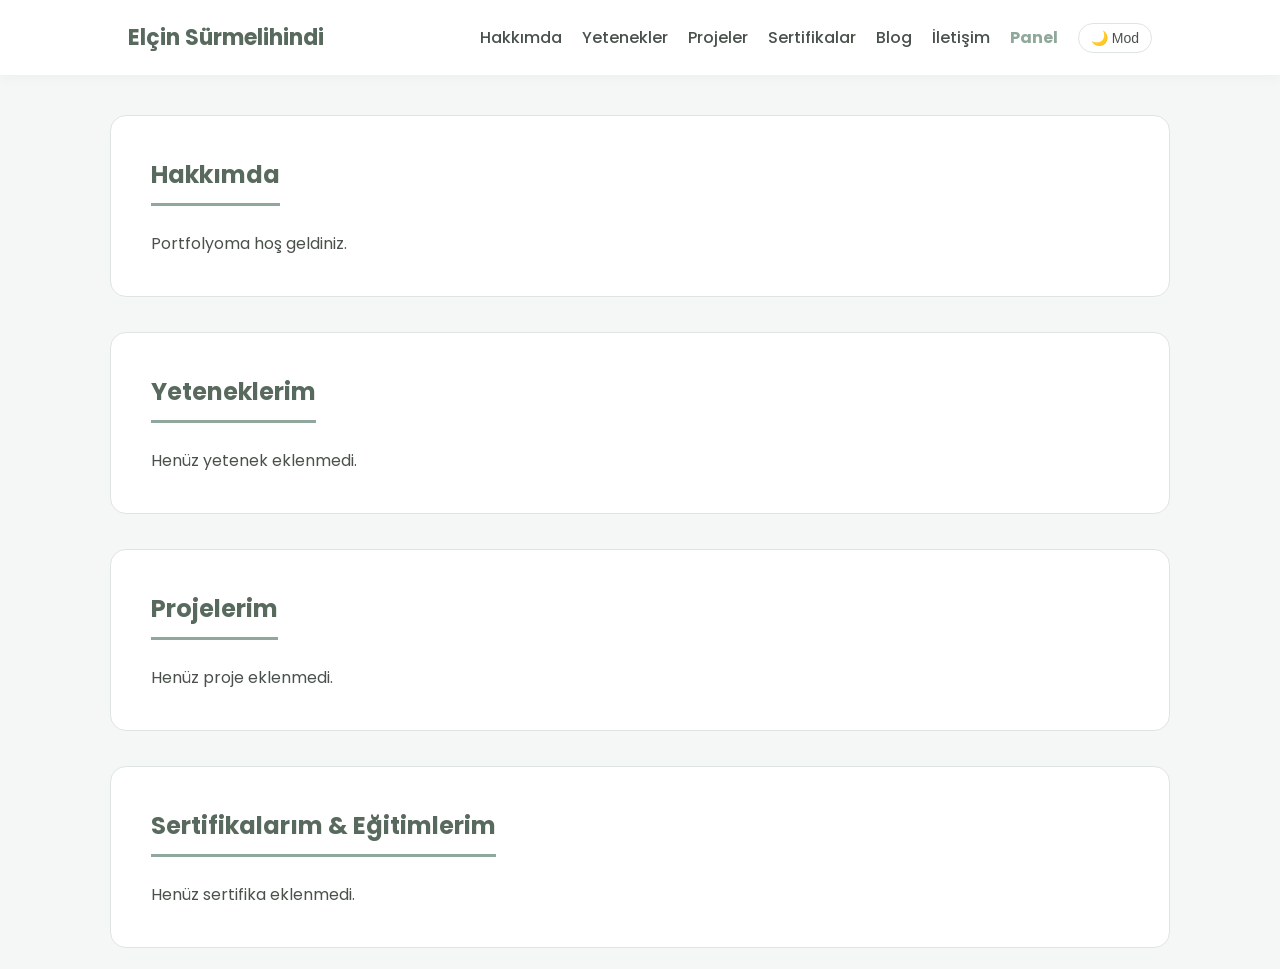
==== admin.html @ 9277d7a3 "Add files via upload" ====
<!DOCTYPE html>
<html lang="tr">
<head>
    <meta charset="UTF-8">
    <meta name="viewport" content="width=device-width, initial-scale=1.0">
    <title>Gelişmiş Yönetim Paneli</title>
    <link rel="stylesheet" href="style.css">
    <style>
        .admin-grid { display: grid; grid-template-columns: repeat(auto-fit, minmax(320px, 1fr)); gap: 30px; padding: 10px 0; }
        .delete-btn { background-color: #d99a91; padding: 6px 12px; font-size: 12px; border-radius: 6px; color: white; cursor: pointer; border: none; }
        .delete-btn:hover { background-color: #c4837a; }
        .manage-list { list-style: none; margin-top: 15px; }
        .manage-list li { display: flex; justify-content: space-between; align-items: center; padding: 12px; background: var(--bg-color); margin-bottom: 8px; border-radius: 8px; border: 1px solid var(--border-color); font-size: 14px; }
    </style>
</head>
<body>

    <header>
        <h1>Sistem Yönetim Merkezi</h1>
        <nav style="display: flex; align-items: center; gap: 20px;">
            <a href="index.html" style="font-weight: 600; color: var(--accent-color);">Siteden Çıkış Yap</a>
            <!-- 🌓 PANEL İÇİN TEMA DEĞİŞTİRME BUTONU -->
            <button id="themeToggle" class="theme-toggle-btn">🌙 Mod</button>
        </nav>
    </header>

    <!-- 🔐 ŞİFRE KONTROLÜ VE VERİ/TEMA YÜKLEME MOTORU -->
    <script>
        // 1. Sayfa yüklenirken hafızadaki temayı anında uygula (Ekran göz kırpmasın diye en başta)
        const savedTheme = localStorage.getItem('theme');
        if (savedTheme === 'dark') {
            document.documentElement.setAttribute('data-theme', 'dark');
        }

        window.onload = function() {
            // 2. Buton yazısını ayarla
            const themeToggle = document.getElementById('themeToggle');
            if (localStorage.getItem('theme') === 'dark') {
                themeToggle.innerText = "☀️ Mod";
            }

            // 3. Şifre kontrolünü yap
            const GIZLI_SIFRE = "elcin123"; 
            let girilenSifre = prompt("Lütfen Admin Şifresini Giriniz:");
            if (girilenSifre !== GIZLI_SIFRE) {
                alert("Hatalı şifre! Ana sayfaya yönlendiriliyorsunuz.");
                window.location.href = "index.html";
                return; 
            }

            // 4. Şifre doğruysa içerikleri ve dinamik listeleri doldur
            document.getElementById('aboutText').value = localStorage.getItem('myAbout') || "";
            renderAll();

            // 5. Tema değiştirme butonu tetikleyicisi
            themeToggle.addEventListener('click', () => {
                let currentTheme = document.documentElement.getAttribute('data-theme');
                if (currentTheme === 'dark') {
                    document.documentElement.removeAttribute('data-theme');
                    localStorage.setItem('theme', 'light');
                    themeToggle.innerText = "🌙 Mod";
                } else {
                    document.documentElement.setAttribute('data-theme', 'dark');
                    localStorage.setItem('theme', 'dark');
                    themeToggle.innerText = "☀️ Mod";
                }
            });
        };
    </script>

    <main>
        <div class="admin-grid">
            
            <!-- HAKKIMDA -->
            <section>
                <h2>Hakkımda Yazısı</h2>
                <form id="aboutForm">
                    <textarea id="aboutText" rows="5" required></textarea>
                    <button type="submit">Güncelle</button>
                </form>
            </section>

            <!-- YETENEKLER -->
            <section>
                <h2>Yetenek Ekle</h2>
                <form id="skillForm">
                    <input type="text" id="skillName" required placeholder="Yetenek Adı (Örn: C)">
                    <select id="skillLevel" style="margin-top:10px;">
                        <option value="5">⭐⭐⭐⭐⭐</option>
                        <option value="4">⭐⭐⭐⭐</option>
                        <option value="3">⭐⭐⭐</option>
                        <option value="2">⭐⭐</option>
                        <option value="1">⭐</option>
                    </select>
                    <button type="submit">Ekle</button>
                </form>
                <ul id="adminSkillsList" class="manage-list"></ul>
            </section>

            <!-- PROJELER -->
            <section>
                <h2>Proje Ekle (Pop-up Destekli)</h2>
                <form id="projectForm">
                    <input type="text" id="projectName" required placeholder="Proje Adı">
                    <input type="text" id="projectTech" placeholder="Kullanılan Diller (Örn: Python, React)">
                    <input type="text" id="projectLink" placeholder="GitHub URL'si">
                    <textarea id="projectDesc" rows="4" required placeholder="Geniş Proje Açıklaması" style="margin-top:10px;"></textarea>
                    <button type="submit">Ekle</button>
                </form>
                <ul id="adminProjectsList" class="manage-list"></ul>
            </section>

            <!-- SERTİFİKALAR -->
            <section>
                <h2>Sertifika Ekle</h2>
                <form id="certForm">
                    <input type="text" id="certTitle" required placeholder="Sertifika / Kurs Adı">
                    <input type="text" id="certInstitution" required placeholder="Veren Kurum (Örn: BTK Akademi)">
                    <input type="text" id="certLink" placeholder="Sertifika Doğrulama Linki (URL)">
                    <button type="submit">Ekle</button>
                </form>
                <ul id="adminCertsList" class="manage-list"></ul>
            </section>

            <!-- BLOG -->
            <section>
                <h2>Blog Yazısı Yayınla</h2>
                <form id="blogForm">
                    <input type="text" id="blogTitle" required placeholder="Yazı Başlığı">
                    <textarea id="blogContent" rows="4" required placeholder="Blog İçeriği" style="margin-top:10px;"></textarea>
                    <button type="submit">Yayınla</button>
                </form>
                <ul id="adminBlogsList" class="manage-list"></ul>
            </section>

        </div>
    </main>

    <script>
        // --- FORM GÖNDERİMLERİ ---
        document.getElementById('aboutForm').addEventListener('submit', function(e) {
            e.preventDefault();
            localStorage.setItem('myAbout', document.getElementById('aboutText').value);
            alert('Hakkımda güncellendi!');
        });

        document.getElementById('skillForm').addEventListener('submit', function(e) {
            e.preventDefault();
            let items = JSON.parse(localStorage.getItem('mySkills')) || [];
            items.push({ name: document.getElementById('skillName').value, level: parseInt(document.getElementById('skillLevel').value) });
            localStorage.setItem('mySkills', JSON.stringify(items));
            document.getElementById('skillForm').reset();
            renderAll();
        });

        document.getElementById('projectForm').addEventListener('submit', function(e) {
            e.preventDefault();
            let items = JSON.parse(localStorage.getItem('myProjects')) || [];
            items.push({ 
                title: document.getElementById('projectName').value, 
                tech: document.getElementById('projectTech').value, 
                link: document.getElementById('projectLink').value, 
                desc: document.getElementById('projectDesc').value 
            });
            localStorage.setItem('myProjects', JSON.stringify(items));
            document.getElementById('projectForm').reset();
            renderAll();
        });

        document.getElementById('certForm').addEventListener('submit', function(e) {
            e.preventDefault();
            let items = JSON.parse(localStorage.getItem('myCerts')) || [];
            items.push({ 
                title: document.getElementById('certTitle').value, 
                institution: document.getElementById('certInstitution').value, 
                link: document.getElementById('certLink').value 
            });
            localStorage.setItem('myCerts', JSON.stringify(items));
            document.getElementById('certForm').reset();
            renderAll();
        });

        document.getElementById('blogForm').addEventListener('submit', function(e) {
            e.preventDefault();
            const content = document.getElementById('blogContent').value;
            const wordsCount = content.split(/\s+/).length;
            const readTime = Math.max(1, Math.ceil(wordsCount / 200));
            const options = { year: 'numeric', month: 'long', day: 'numeric' };
            const today = new Date().toLocaleDateString('tr-TR', options);

            let items = JSON.parse(localStorage.getItem('myBlogs')) || [];
            items.unshift({ title: document.getElementById('blogTitle').value, content: content, date: today, readTime: readTime });
            localStorage.setItem('myBlogs', JSON.stringify(items));
            document.getElementById('blogForm').reset();
            renderAll();
        });

        // --- LİSTELEME SİSTEMİ ---
        function renderAll() {
            const listeleriDoldur = (key, elementId) => {
                const items = JSON.parse(localStorage.getItem(key)) || [];
                const el = document.getElementById(elementId);
                el.innerHTML = items.length === 0 ? '<li style="color:#a3aba5;">Henüz veri eklenmedi.</li>' : '';
                items.forEach((item, i) => {
                    el.innerHTML += `<li><span><strong>${item.title || item.name}</strong></span><button class="delete-btn" onclick="deleteItem('${key}', ${i})">Sil</button></li>`;
                });
            };
            listeleriDoldur('mySkills', 'adminSkillsList');
            listeleriDoldur('myProjects', 'adminProjectsList');
            listeleriDoldur('myCerts', 'adminCertsList');
            listeleriDoldur('myBlogs', 'adminBlogsList');
        }

        window.deleteItem = function(key, index) {
            let items = JSON.parse(localStorage.getItem(key));
            items.splice(index, 1);
            localStorage.setItem(key, JSON.stringify(items));
            renderAll();
        };
    </script>
</body>
</html>
---- style.css ----
/* ==========================================
   1. GENEL AYARLAR VE DEĞİŞKENLER
   ========================================== */
   @import url('https://fonts.googleapis.com/css2?family=Poppins:wght@300;400;500;600;700&display=swap');

   :root {
       --bg-color: #f4f7f5;
       --card-bg: #ffffff;
       --text-color: #4a514b;
       --title-color: #58695d;
       --accent-color: #8fa89b;
       --accent-hover: #769284;
       --project-bg: #fffaf7;
       --border-color: #dee5e1;
   }
   
   [data-theme="dark"] {
       --bg-color: #1e2522;
       --card-bg: #2a332f;
       --text-color: #cbd5ce;
       --title-color: #e2ede6;
       --accent-color: #8fa89b;
       --accent-hover: #a3bfae;
       --project-bg: #332d29;
       --border-color: #3d4a43;
   }
   
   * { margin: 0; padding: 0; box-sizing: border-box; }
   
   body {
       font-family: 'Poppins', sans-serif;
       background-color: var(--bg-color);
       color: var(--text-color);
       line-height: 1.6;
       transition: background-color 0.3s, color 0.3s;
   }
   
   a { text-decoration: none; color: inherit; }
   
   /* ==========================================
      2. HEADER & NAVİGASYON
      ========================================== */
   header {
       background-color: var(--card-bg);
       padding: 20px 10%;
       display: flex;
       justify-content: space-between;
       align-items: center;
       box-shadow: 0 4px 12px rgba(0,0,0,0.03);
       position: sticky;
       top: 0;
       z-index: 100;
   }
   
   header h1 { font-size: 22px; font-weight: 700; color: var(--title-color); }
   
   nav ul { display: flex; list-style: none; align-items: center; gap: 20px; }
   nav ul li a { font-weight: 500; color: var(--text-color); transition: all 0.3s ease; }
   nav ul li a:hover { color: var(--accent-color); }
   
   .theme-toggle-btn {
       background: none;
       border: 1px solid var(--border-color);
       padding: 6px 12px;
       border-radius: 20px;
       cursor: pointer;
       color: var(--text-color);
       font-size: 14px;
       transition: all 0.2s;
   }
   
   /* ==========================================
      3. MAIN & SECTION YAPISI
      ========================================== */
   main { max-width: 1100px; margin: 0 auto; padding: 40px 20px; }
   
   section {
       background: var(--card-bg);
       padding: 40px;
       margin-bottom: 35px;
       border-radius: 16px;
       border: 1px solid var(--border-color);
   }
   
   section h2 {
       font-size: 24px;
       color: var(--title-color);
       margin-bottom: 25px;
       border-bottom: 3px solid var(--accent-color);
       padding-bottom: 8px;
       display: inline-block;
   }
   
   /* ==========================================
      4. SKILLS (FLEXBOX)
      ========================================== */
   .skills-container { display: flex; flex-wrap: wrap; gap: 15px; }
   .skill-card {
       background-color: var(--bg-color);
       color: var(--title-color);
       padding: 12px 24px;
       border-radius: 30px;
       font-weight: 600;
       font-size: 15px;
       border: 1px solid var(--border-color);
       text-align: center;
   }
   
   /* ==========================================
      5. PORTFOLIO & CERTIFICATES (GRID)
      ========================================== */
   .portfolio-grid, .certificates-grid {
       display: grid;
       grid-template-columns: repeat(auto-fit, minmax(280px, 1fr));
       gap: 25px;
   }
   
   .project-card, .cert-card {
       background-color: var(--project-bg);
       border: 1px solid var(--border-color);
       padding: 25px;
       border-radius: 14px;
       display: flex;
       flex-direction: column;
       justify-content: space-between;
       transition: all 0.3s ease;
   }
   
   .project-card:hover, .cert-card:hover {
       transform: translateY(-5px);
       box-shadow: 0 8px 20px rgba(0,0,0,0.05);
   }
   
   .project-tags { display: flex; flex-wrap: wrap; gap: 6px; margin: 10px 0; }
   .tag { font-size: 11px; background: var(--card-bg); padding: 3px 8px; border-radius: 4px; border: 1px solid var(--border-color); }
   
   .cert-card h3 { color: var(--title-color); margin-bottom: 5px; }
   .cert-info { font-size: 13px; color: #a3aba5; margin-bottom: 10px; }
   
   /* Buton stilleri */
   .view-btn, .action-link {
       background-color: var(--accent-color);
       color: white;
       border: none;
       padding: 8px 16px;
       font-size: 13px;
       font-weight: 600;
       border-radius: 6px;
       cursor: pointer;
       transition: background 0.2s;
       display: inline-block;
       text-align: center;
       margin-top: 15px;
   }
   .view-btn:hover, .action-link:hover { background-color: var(--accent-hover); }
   
   /* ==========================================
      6. BLOG BÖLÜMÜ
      ========================================== */
   #blogContainer article {
       background: var(--bg-color);
       padding: 25px;
       border-radius: 12px;
       margin-bottom: 20px;
       border-left: 4px solid var(--accent-color);
       border-top: 1px solid var(--border-color);
       border-right: 1px solid var(--border-color);
       border-bottom: 1px solid var(--border-color);
   }
   .blog-meta { font-size: 12px; color: #a3aba5; margin-bottom: 10px; }
   
   /* ==========================================
      7. 🎯 DETAY GÖR MODAL (POP-UP) TASARIMI
      ========================================== */
   .modal {
       display: none; /* Varsayılan olarak gizli */
       position: fixed;
       top: 0; left: 0; width: 100%; height: 100%;
       background-color: rgba(0, 0, 0, 0.4); /* Arka planı karartma */
       backdrop-filter: blur(4px); /* Arkayı hafif bulandırır */
       z-index: 1000;
       justify-content: center; align-items: center;
   }
   
   .modal-content {
       background-color: var(--card-bg);
       padding: 35px;
       border-radius: 16px;
       max-width: 600px;
       width: 90%;
       border: 1px solid var(--border-color);
       position: relative;
       animation: modalAnim 0.3s ease;
   }
   
   @keyframes modalAnim {
       from { transform: translateY(-20px); opacity: 0; }
       to { transform: translateY(0); opacity: 1; }
   }
   
   .close-modal {
       position: absolute;
       top: 15px; right: 20px;
       font-size: 24px;
       cursor: pointer;
       color: var(--text-color);
   }
   .close-modal:hover { color: #d99a91; }
   
   /* ==========================================
      8. FORMLAR VE INPUTLAR
      ========================================== */
   form input, form textarea, form select {
       width: 100%; padding: 12px;
       border: 1px solid var(--border-color);
       border-radius: 8px; font-family: inherit; font-size: 14px;
       background-color: var(--bg-color); color: var(--text-color); margin-top: 6px;
   }
   
   /* ==========================================
      9. RESPONSIVE & FOOTER
      ========================================== */
   @media (max-width: 768px) {
       header { flex-direction: column; gap: 15px; padding: 15px; }
       nav ul { gap: 12px; flex-wrap: wrap; justify-content: center; }
   }
   footer { text-align: center; padding: 40px; color: #a3aba5; font-size: 13px; }/* ==========================================
   1. GENEL AYARLAR VE DEĞİŞKENLER
   ========================================== */
@import url('https://fonts.googleapis.com/css2?family=Poppins:wght@300;400;500;600;700&display=swap');

:root {
    --bg-color: #f4f7f5;
    --card-bg: #ffffff;
    --text-color: #4a514b;
    --title-color: #58695d;
    --accent-color: #8fa89b;
    --accent-hover: #769284;
    --project-bg: #fffaf7;
    --border-color: #dee5e1;
}

[data-theme="dark"] {
    --bg-color: #1e2522;
    --card-bg: #2a332f;
    --text-color: #cbd5ce;
    --title-color: #e2ede6;
    --accent-color: #8fa89b;
    --accent-hover: #a3bfae;
    --project-bg: #332d29;
    --border-color: #3d4a43;
}

* { margin: 0; padding: 0; box-sizing: border-box; }

body {
    font-family: 'Poppins', sans-serif;
    background-color: var(--bg-color);
    color: var(--text-color);
    line-height: 1.6;
    transition: background-color 0.3s, color 0.3s;
}

a { text-decoration: none; color: inherit; }

/* ==========================================
   2. HEADER & NAVİGASYON
   ========================================== */
header {
    background-color: var(--card-bg);
    padding: 20px 10%;
    display: flex;
    justify-content: space-between;
    align-items: center;
    box-shadow: 0 4px 12px rgba(0,0,0,0.03);
    position: sticky;
    top: 0;
    z-index: 100;
}

header h1 { font-size: 22px; font-weight: 700; color: var(--title-color); }

nav ul { display: flex; list-style: none; align-items: center; gap: 20px; }
nav ul li a { font-weight: 500; color: var(--text-color); transition: all 0.3s ease; }
nav ul li a:hover { color: var(--accent-color); }

.theme-toggle-btn {
    background: none;
    border: 1px solid var(--border-color);
    padding: 6px 12px;
    border-radius: 20px;
    cursor: pointer;
    color: var(--text-color);
    font-size: 14px;
    transition: all 0.2s;
}

/* ==========================================
   3. MAIN & SECTION YAPISI
   ========================================== */
main { max-width: 1100px; margin: 0 auto; padding: 40px 20px; }

section {
    background: var(--card-bg);
    padding: 40px;
    margin-bottom: 35px;
    border-radius: 16px;
    border: 1px solid var(--border-color);
}

section h2 {
    font-size: 24px;
    color: var(--title-color);
    margin-bottom: 25px;
    border-bottom: 3px solid var(--accent-color);
    padding-bottom: 8px;
    display: inline-block;
}

/* ==========================================
   4. SKILLS (FLEXBOX)
   ========================================== */
.skills-container { display: flex; flex-wrap: wrap; gap: 15px; }
.skill-card {
    background-color: var(--bg-color);
    color: var(--title-color);
    padding: 12px 24px;
    border-radius: 30px;
    font-weight: 600;
    font-size: 15px;
    border: 1px solid var(--border-color);
    text-align: center;
}

/* ==========================================
   5. PORTFOLIO & CERTIFICATES (GRID)
   ========================================== */
.portfolio-grid, .certificates-grid {
    display: grid;
    grid-template-columns: repeat(auto-fit, minmax(280px, 1fr));
    gap: 25px;
}

.project-card, .cert-card {
    background-color: var(--project-bg);
    border: 1px solid var(--border-color);
    padding: 25px;
    border-radius: 14px;
    display: flex;
    flex-direction: column;
    justify-content: space-between;
    transition: all 0.3s ease;
}

.project-card:hover, .cert-card:hover {
    transform: translateY(-5px);
    box-shadow: 0 8px 20px rgba(0,0,0,0.05);
}

.project-tags { display: flex; flex-wrap: wrap; gap: 6px; margin: 10px 0; }
.tag { font-size: 11px; background: var(--card-bg); padding: 3px 8px; border-radius: 4px; border: 1px solid var(--border-color); }

.cert-card h3 { color: var(--title-color); margin-bottom: 5px; }
.cert-info { font-size: 13px; color: #a3aba5; margin-bottom: 10px; }

/* Buton stilleri */
.view-btn, .action-link {
    background-color: var(--accent-color);
    color: white;
    border: none;
    padding: 8px 16px;
    font-size: 13px;
    font-weight: 600;
    border-radius: 6px;
    cursor: pointer;
    transition: background 0.2s;
    display: inline-block;
    text-align: center;
    margin-top: 15px;
}
.view-btn:hover, .action-link:hover { background-color: var(--accent-hover); }

/* ==========================================
   6. BLOG BÖLÜMÜ
   ========================================== */
#blogContainer article {
    background: var(--bg-color);
    padding: 25px;
    border-radius: 12px;
    margin-bottom: 20px;
    border-left: 4px solid var(--accent-color);
    border-top: 1px solid var(--border-color);
    border-right: 1px solid var(--border-color);
    border-bottom: 1px solid var(--border-color);
}
.blog-meta { font-size: 12px; color: #a3aba5; margin-bottom: 10px; }

/* ==========================================
   7. 🎯 DETAY GÖR MODAL (POP-UP) TASARIMI
   ========================================== */
.modal {
    display: none; /* Varsayılan olarak gizli */
    position: fixed;
    top: 0; left: 0; width: 100%; height: 100%;
    background-color: rgba(0, 0, 0, 0.4); /* Arka planı karartma */
    backdrop-filter: blur(4px); /* Arkayı hafif bulandırır */
    z-index: 1000;
    justify-content: center; align-items: center;
}

.modal-content {
    background-color: var(--card-bg);
    padding: 35px;
    border-radius: 16px;
    max-width: 600px;
    width: 90%;
    border: 1px solid var(--border-color);
    position: relative;
    animation: modalAnim 0.3s ease;
}

@keyframes modalAnim {
    from { transform: translateY(-20px); opacity: 0; }
    to { transform: translateY(0); opacity: 1; }
}

.close-modal {
    position: absolute;
    top: 15px; right: 20px;
    font-size: 24px;
    cursor: pointer;
    color: var(--text-color);
}
.close-modal:hover { color: #d99a91; }

/* ==========================================
   8. FORMLAR VE INPUTLAR
   ========================================== */
form input, form textarea, form select {
    width: 100%; padding: 12px;
    border: 1px solid var(--border-color);
    border-radius: 8px; font-family: inherit; font-size: 14px;
    background-color: var(--bg-color); color: var(--text-color); margin-top: 6px;
}

/* ==========================================
   9. RESPONSIVE & FOOTER
   ========================================== */
@media (max-width: 768px) {
    header { flex-direction: column; gap: 15px; padding: 15px; }
    nav ul { gap: 12px; flex-wrap: wrap; justify-content: center; }
}
footer { text-align: center; padding: 40px; color: #a3aba5; font-size: 13px; }
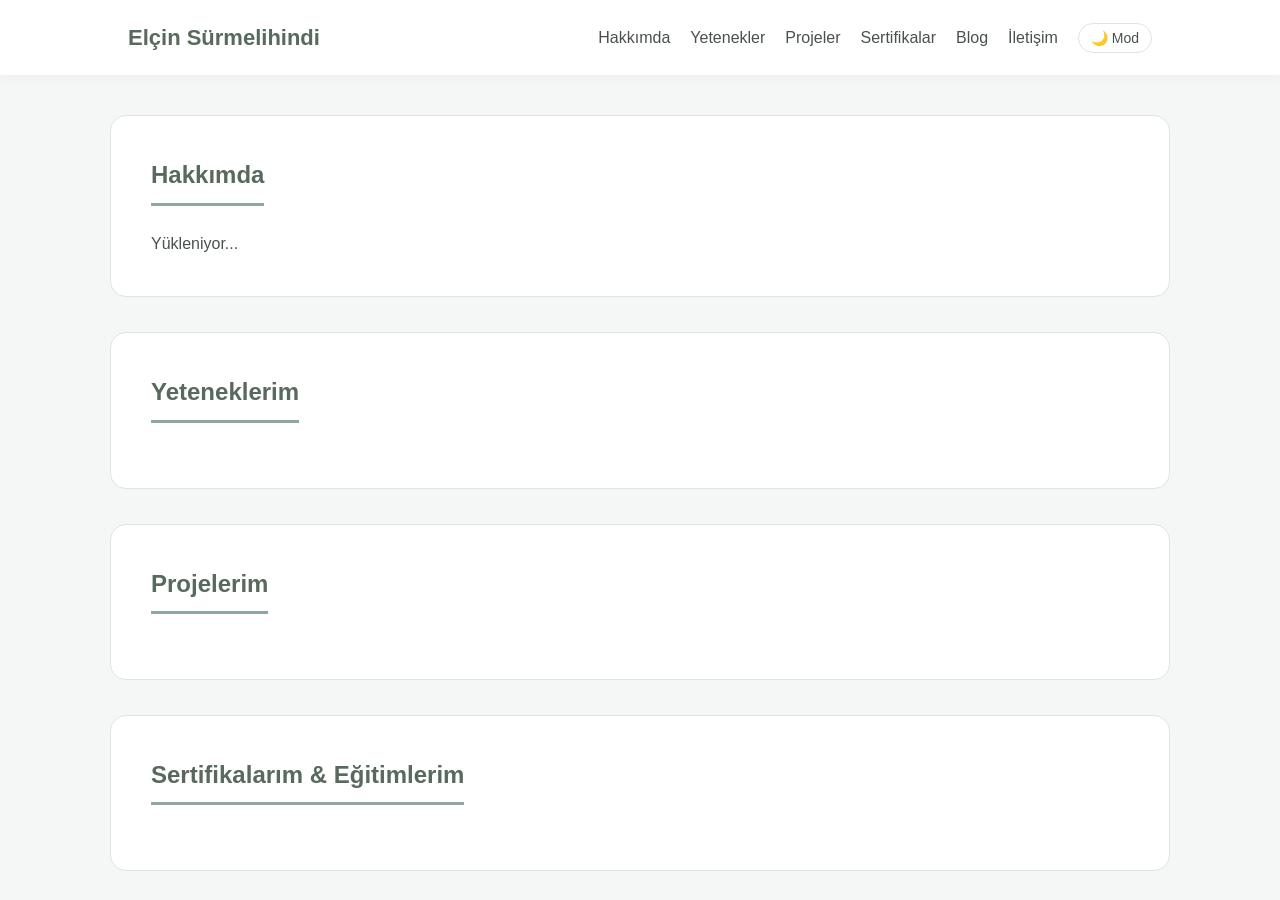
==== commit 7c21a52d: "Add files via upload" ====
--- a/admin.html
+++ b/admin.html
@@ -19,27 +19,25 @@
         <h1>Sistem Yönetim Merkezi</h1>
         <nav style="display: flex; align-items: center; gap: 20px;">
             <a href="index.html" style="font-weight: 600; color: var(--accent-color);">Siteden Çıkış Yap</a>
-            <!-- 🌓 PANEL İÇİN TEMA DEĞİŞTİRME BUTONU -->
             <button id="themeToggle" class="theme-toggle-btn">🌙 Mod</button>
         </nav>
     </header>
 
-    <!-- 🔐 ŞİFRE KONTROLÜ VE VERİ/TEMA YÜKLEME MOTORU -->
     <script>
-        // 1. Sayfa yüklenirken hafızadaki temayı anında uygula (Ekran göz kırpmasın diye en başta)
+        // 1. Ekran açılmadan hemen önce hafızadaki temayı kontrol et ve uygula
         const savedTheme = localStorage.getItem('theme');
         if (savedTheme === 'dark') {
             document.documentElement.setAttribute('data-theme', 'dark');
         }
 
         window.onload = function() {
-            // 2. Buton yazısını ayarla
+            // 2. Butonun üzerindeki yazıyı güncelle
             const themeToggle = document.getElementById('themeToggle');
             if (localStorage.getItem('theme') === 'dark') {
                 themeToggle.innerText = "☀️ Mod";
             }
 
-            // 3. Şifre kontrolünü yap
+            // 3. Şifreyi sor
             const GIZLI_SIFRE = "elcin123"; 
             let girilenSifre = prompt("Lütfen Admin Şifresini Giriniz:");
             if (girilenSifre !== GIZLI_SIFRE) {
@@ -48,11 +46,11 @@
                 return; 
             }
 
-            // 4. Şifre doğruysa içerikleri ve dinamik listeleri doldur
+            // 4. Şifre doğruysa hakkımda metnini çek ve listeleri listele
             document.getElementById('aboutText').value = localStorage.getItem('myAbout') || "";
             renderAll();
 
-            // 5. Tema değiştirme butonu tetikleyicisi
+            // 5. Panel içindeki karanlık mod butonunu çalıştır
             themeToggle.addEventListener('click', () => {
                 let currentTheme = document.documentElement.getAttribute('data-theme');
                 if (currentTheme === 'dark') {
@@ -71,7 +69,6 @@
     <main>
         <div class="admin-grid">
             
-            <!-- HAKKIMDA -->
             <section>
                 <h2>Hakkımda Yazısı</h2>
                 <form id="aboutForm">
@@ -80,7 +77,6 @@
                 </form>
             </section>
 
-            <!-- YETENEKLER -->
             <section>
                 <h2>Yetenek Ekle</h2>
                 <form id="skillForm">
@@ -97,7 +93,6 @@
                 <ul id="adminSkillsList" class="manage-list"></ul>
             </section>
 
-            <!-- PROJELER -->
             <section>
                 <h2>Proje Ekle (Pop-up Destekli)</h2>
                 <form id="projectForm">
@@ -110,7 +105,6 @@
                 <ul id="adminProjectsList" class="manage-list"></ul>
             </section>
 
-            <!-- SERTİFİKALAR -->
             <section>
                 <h2>Sertifika Ekle</h2>
                 <form id="certForm">
@@ -122,7 +116,6 @@
                 <ul id="adminCertsList" class="manage-list"></ul>
             </section>
 
-            <!-- BLOG -->
             <section>
                 <h2>Blog Yazısı Yayınla</h2>
                 <form id="blogForm">
@@ -137,7 +130,7 @@
     </main>
 
     <script>
-        // --- FORM GÖNDERİMLERİ ---
+        // --- FORM GÖNDERME İŞLEMLERİ ---
         document.getElementById('aboutForm').addEventListener('submit', function(e) {
             e.preventDefault();
             localStorage.setItem('myAbout', document.getElementById('aboutText').value);
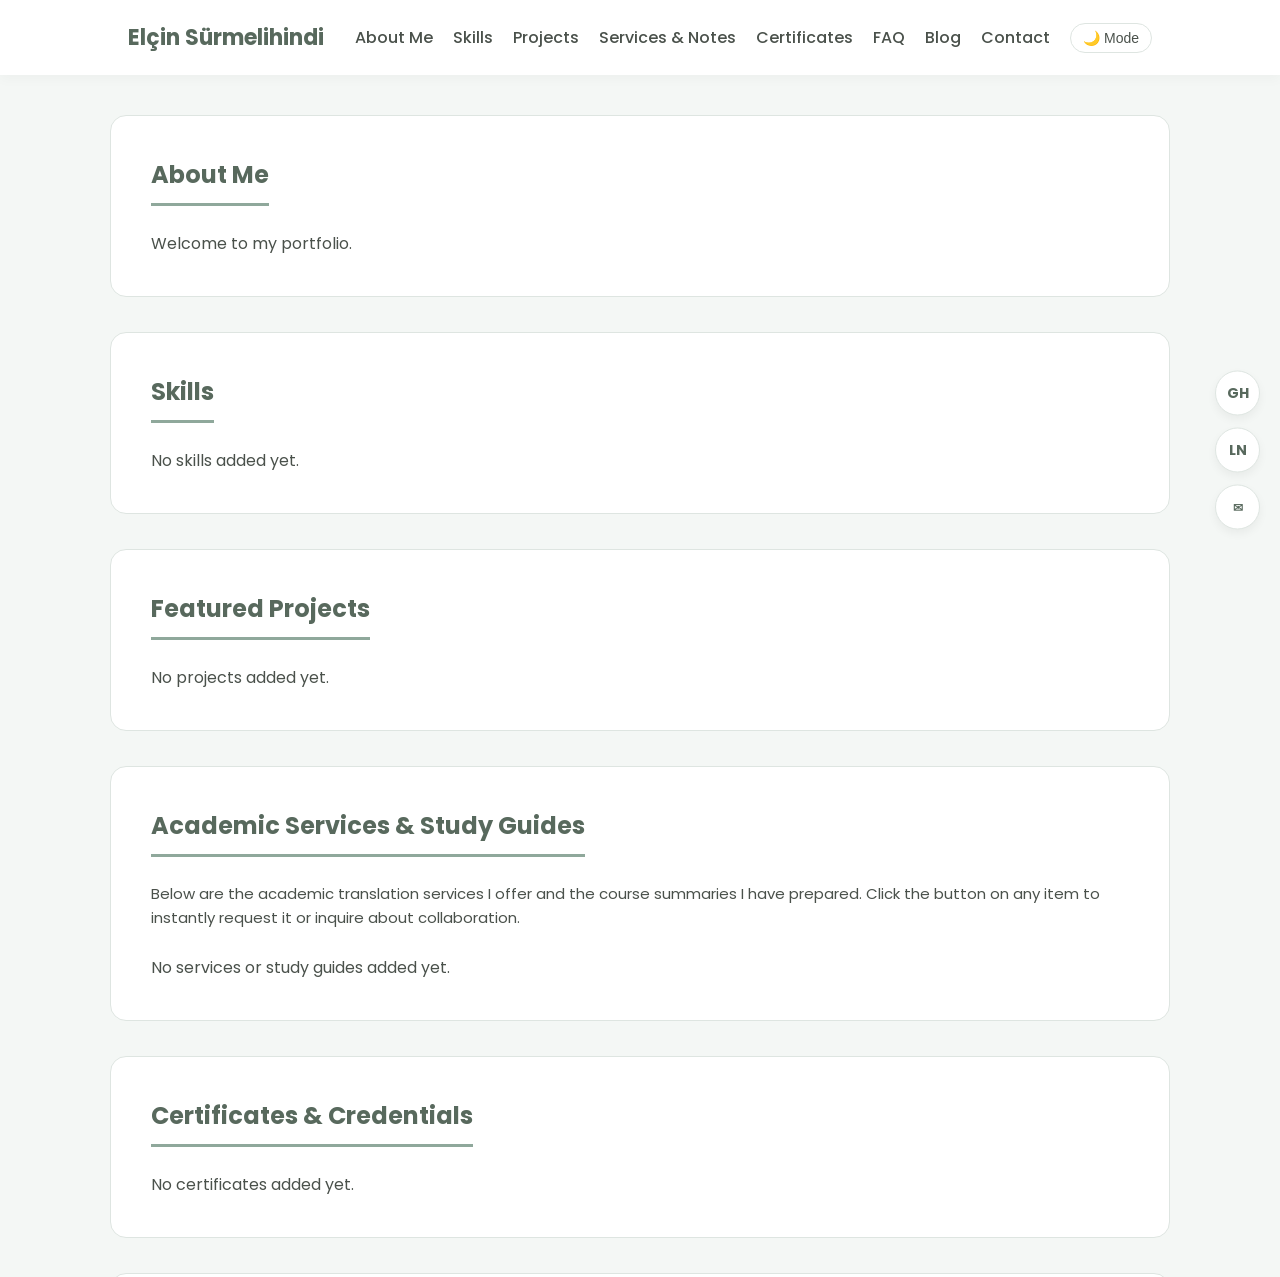
==== commit e80ea698: "Add files via upload" ====
--- a/admin.html
+++ b/admin.html
@@ -1,9 +1,9 @@
 <!DOCTYPE html>
-<html lang="tr">
+<html lang="en">
 <head>
     <meta charset="UTF-8">
     <meta name="viewport" content="width=device-width, initial-scale=1.0">
-    <title>Gelişmiş Yönetim Paneli</title>
+    <title>Advanced Admin Management Panel</title>
     <link rel="stylesheet" href="style.css">
     <style>
         .admin-grid { display: grid; grid-template-columns: repeat(auto-fit, minmax(320px, 1fr)); gap: 30px; padding: 10px 0; }
@@ -16,51 +16,43 @@
 <body>
 
     <header>
-        <h1>Sistem Yönetim Merkezi</h1>
+        <h1>System Management Center</h1>
         <nav style="display: flex; align-items: center; gap: 20px;">
-            <a href="index.html" style="font-weight: 600; color: var(--accent-color);">Siteden Çıkış Yap</a>
-            <button id="themeToggle" class="theme-toggle-btn">🌙 Mod</button>
+            <a href="index.html" style="font-weight: 600; color: var(--accent-color);">Logout to Site</a>
+            <button id="themeToggle" class="theme-toggle-btn">🌙 Mode</button>
         </nav>
     </header>
 
+    <!-- 🔐 SECURITY & THEME ENGINE -->
     <script>
-        // 1. Ekran açılmadan hemen önce hafızadaki temayı kontrol et ve uygula
         const savedTheme = localStorage.getItem('theme');
-        if (savedTheme === 'dark') {
-            document.documentElement.setAttribute('data-theme', 'dark');
-        }
+        if (savedTheme === 'dark') { document.documentElement.setAttribute('data-theme', 'dark'); }
 
         window.onload = function() {
-            // 2. Butonun üzerindeki yazıyı güncelle
             const themeToggle = document.getElementById('themeToggle');
-            if (localStorage.getItem('theme') === 'dark') {
-                themeToggle.innerText = "☀️ Mod";
-            }
-
-            // 3. Şifreyi sor
+            if (localStorage.getItem('theme') === 'dark') { themeToggle.innerText = "☀️ Mode"; }
+
             const GIZLI_SIFRE = "elcin123"; 
-            let girilenSifre = prompt("Lütfen Admin Şifresini Giriniz:");
+            let girilenSifre = prompt("Please Enter Admin Password:");
             if (girilenSifre !== GIZLI_SIFRE) {
-                alert("Hatalı şifre! Ana sayfaya yönlendiriliyorsunuz.");
+                alert("Incorrect password! Redirecting to home page.");
                 window.location.href = "index.html";
                 return; 
             }
 
-            // 4. Şifre doğruysa hakkımda metnini çek ve listeleri listele
             document.getElementById('aboutText').value = localStorage.getItem('myAbout') || "";
             renderAll();
 
-            // 5. Panel içindeki karanlık mod butonunu çalıştır
             themeToggle.addEventListener('click', () => {
                 let currentTheme = document.documentElement.getAttribute('data-theme');
                 if (currentTheme === 'dark') {
                     document.documentElement.removeAttribute('data-theme');
                     localStorage.setItem('theme', 'light');
-                    themeToggle.innerText = "🌙 Mod";
+                    themeToggle.innerText = "🌙 Mode";
                 } else {
                     document.documentElement.setAttribute('data-theme', 'dark');
                     localStorage.setItem('theme', 'dark');
-                    themeToggle.innerText = "☀️ Mod";
+                    themeToggle.innerText = "☀️ Mode";
                 }
             });
         };
@@ -69,18 +61,20 @@
     <main>
         <div class="admin-grid">
             
-            <section>
-                <h2>Hakkımda Yazısı</h2>
+            <!-- ABOUT ME -->
+            <section>
+                <h2>About Me Paragraph</h2>
                 <form id="aboutForm">
-                    <textarea id="aboutText" rows="5" required></textarea>
-                    <button type="submit">Güncelle</button>
-                </form>
-            </section>
-
-            <section>
-                <h2>Yetenek Ekle</h2>
+                    <textarea id="aboutText" rows="5" required placeholder="Write your professional bio here..."></textarea>
+                    <button type="submit">Update</button>
+                </form>
+            </section>
+
+            <!-- SKILLS -->
+            <section>
+                <h2>Add New Skill</h2>
                 <form id="skillForm">
-                    <input type="text" id="skillName" required placeholder="Yetenek Adı (Örn: C)">
+                    <input type="text" id="skillName" required placeholder="Skill Name (e.g. C, Python)">
                     <select id="skillLevel" style="margin-top:10px;">
                         <option value="5">⭐⭐⭐⭐⭐</option>
                         <option value="4">⭐⭐⭐⭐</option>
@@ -88,40 +82,59 @@
                         <option value="2">⭐⭐</option>
                         <option value="1">⭐</option>
                     </select>
-                    <button type="submit">Ekle</button>
+                    <button type="submit">Add Skill</button>
                 </form>
                 <ul id="adminSkillsList" class="manage-list"></ul>
             </section>
 
-            <section>
-                <h2>Proje Ekle (Pop-up Destekli)</h2>
+            <!-- PROJECTS -->
+            <section>
+                <h2>Add Project (Pop-up Supported)</h2>
                 <form id="projectForm">
-                    <input type="text" id="projectName" required placeholder="Proje Adı">
-                    <input type="text" id="projectTech" placeholder="Kullanılan Diller (Örn: Python, React)">
-                    <input type="text" id="projectLink" placeholder="GitHub URL'si">
-                    <textarea id="projectDesc" rows="4" required placeholder="Geniş Proje Açıklaması" style="margin-top:10px;"></textarea>
-                    <button type="submit">Ekle</button>
+                    <input type="text" id="projectName" required placeholder="Project Title">
+                    <input type="text" id="projectTech" placeholder="Technologies (e.g. Python, SQL)">
+                    <input type="text" id="projectLink" placeholder="GitHub Repository URL">
+                    <textarea id="projectDesc" rows="4" required placeholder="Comprehensive Project Description" style="margin-top:10px;"></textarea>
+                    <button type="submit">Add Project</button>
                 </form>
                 <ul id="adminProjectsList" class="manage-list"></ul>
             </section>
 
-            <section>
-                <h2>Sertifika Ekle</h2>
+            <!-- SERVICES & STUDY NOTES (TEMİZLENMİŞ HALİ) -->
+            <section>
+                <h2>Add Service or Study Notes</h2>
+                <form id="serviceForm">
+                    <select id="serviceType" required>
+                        <option value="translation">✍️ Translation Service</option>
+                        <option value="notes">📚 Study Notes / Summary</option>
+                    </select>
+                    <input type="text" id="serviceTitle" required placeholder="Title (e.g. Statistics Study Guide, Academic Translation)">
+                    <textarea id="serviceDesc" rows="4" required placeholder="Brief description of topics covered or translation scope..." style="margin-top:10px;"></textarea>
+                    
+                    <button type="submit" style="margin-top:10px;">Add Item</button>
+                </form>
+                <ul id="adminServicesList" class="manage-list"></ul>
+            </section>
+
+            <!-- CERTIFICATES -->
+            <section>
+                <h2>Add Certificate</h2>
                 <form id="certForm">
-                    <input type="text" id="certTitle" required placeholder="Sertifika / Kurs Adı">
-                    <input type="text" id="certInstitution" required placeholder="Veren Kurum (Örn: BTK Akademi)">
-                    <input type="text" id="certLink" placeholder="Sertifika Doğrulama Linki (URL)">
-                    <button type="submit">Ekle</button>
+                    <input type="text" id="certTitle" required placeholder="Certificate / Course Name">
+                    <input type="text" id="certInstitution" required placeholder="Issuing Institution (e.g. BTK Academy)">
+                    <input type="text" id="certLink" placeholder="Verification Link (URL)">
+                    <button type="submit">Add Certificate</button>
                 </form>
                 <ul id="adminCertsList" class="manage-list"></ul>
             </section>
 
-            <section>
-                <h2>Blog Yazısı Yayınla</h2>
+            <!-- BLOG -->
+            <section>
+                <h2>Publish Blog Article</h2>
                 <form id="blogForm">
-                    <input type="text" id="blogTitle" required placeholder="Yazı Başlığı">
-                    <textarea id="blogContent" rows="4" required placeholder="Blog İçeriği" style="margin-top:10px;"></textarea>
-                    <button type="submit">Yayınla</button>
+                    <input type="text" id="blogTitle" required placeholder="Article Title">
+                    <textarea id="blogContent" rows="4" required placeholder="Blog Content Paragraphs" style="margin-top:10px;"></textarea>
+                    <button type="submit">Publish</button>
                 </form>
                 <ul id="adminBlogsList" class="manage-list"></ul>
             </section>
@@ -130,11 +143,11 @@
     </main>
 
     <script>
-        // --- FORM GÖNDERME İŞLEMLERİ ---
+        // --- FORM HANDLING ACTIONS ---
         document.getElementById('aboutForm').addEventListener('submit', function(e) {
             e.preventDefault();
             localStorage.setItem('myAbout', document.getElementById('aboutText').value);
-            alert('Hakkımda güncellendi!');
+            alert('About Me updated successfully!');
         });
 
         document.getElementById('skillForm').addEventListener('submit', function(e) {
@@ -160,6 +173,19 @@
             renderAll();
         });
 
+        document.getElementById('serviceForm').addEventListener('submit', function(e) {
+            e.preventDefault();
+            let items = JSON.parse(localStorage.getItem('myServices')) || [];
+            items.push({
+                type: document.getElementById('serviceType').value,
+                title: document.getElementById('serviceTitle').value,
+                desc: document.getElementById('serviceDesc').value
+            });
+            localStorage.setItem('myServices', JSON.stringify(items));
+            document.getElementById('serviceForm').reset();
+            renderAll();
+        });
+
         document.getElementById('certForm').addEventListener('submit', function(e) {
             e.preventDefault();
             let items = JSON.parse(localStorage.getItem('myCerts')) || [];
@@ -179,7 +205,7 @@
             const wordsCount = content.split(/\s+/).length;
             const readTime = Math.max(1, Math.ceil(wordsCount / 200));
             const options = { year: 'numeric', month: 'long', day: 'numeric' };
-            const today = new Date().toLocaleDateString('tr-TR', options);
+            const today = new Date().toLocaleDateString('en-US', options);
 
             let items = JSON.parse(localStorage.getItem('myBlogs')) || [];
             items.unshift({ title: document.getElementById('blogTitle').value, content: content, date: today, readTime: readTime });
@@ -188,18 +214,19 @@
             renderAll();
         });
 
-        // --- LİSTELEME SİSTEMİ ---
+        // --- MANAGEMENT RENDER MOTOR ---
         function renderAll() {
             const listeleriDoldur = (key, elementId) => {
                 const items = JSON.parse(localStorage.getItem(key)) || [];
                 const el = document.getElementById(elementId);
-                el.innerHTML = items.length === 0 ? '<li style="color:#a3aba5;">Henüz veri eklenmedi.</li>' : '';
+                el.innerHTML = items.length === 0 ? '<li style="color:#a3aba5;">No items added yet.</li>' : '';
                 items.forEach((item, i) => {
-                    el.innerHTML += `<li><span><strong>${item.title || item.name}</strong></span><button class="delete-btn" onclick="deleteItem('${key}', ${i})">Sil</button></li>`;
+                    el.innerHTML += `<li><span><strong>${item.title || item.name}</strong></span><button class="delete-btn" onclick="deleteItem('${key}', ${i})">Delete</button></li>`;
                 });
             };
             listeleriDoldur('mySkills', 'adminSkillsList');
             listeleriDoldur('myProjects', 'adminProjectsList');
+            listeleriDoldur('myServices', 'adminServicesList');
             listeleriDoldur('myCerts', 'adminCertsList');
             listeleriDoldur('myBlogs', 'adminBlogsList');
         }
--- a/style.css
+++ b/style.css
@@ -1,5 +1,5 @@
 /* ==========================================
-   1. GENEL AYARLAR VE DEĞİŞKENLER
+   1. GLOBAL STYLES & VARIABLES
    ========================================== */
    @import url('https://fonts.googleapis.com/css2?family=Poppins:wght@300;400;500;600;700&display=swap');
 
@@ -11,6 +11,7 @@
        --accent-color: #8fa89b;
        --accent-hover: #769284;
        --project-bg: #fffaf7;
+       --services-bg: #fdfbf7;
        --border-color: #dee5e1;
    }
    
@@ -22,6 +23,7 @@
        --accent-color: #8fa89b;
        --accent-hover: #a3bfae;
        --project-bg: #332d29;
+       --services-bg: #2e2a26;
        --border-color: #3d4a43;
    }
    
@@ -38,7 +40,7 @@
    a { text-decoration: none; color: inherit; }
    
    /* ==========================================
-      2. HEADER & NAVİGASYON
+      2. HEADER & NAVIGATION
       ========================================== */
    header {
        background-color: var(--card-bg);
@@ -70,7 +72,7 @@
    }
    
    /* ==========================================
-      3. MAIN & SECTION YAPISI
+      3. MAIN LAYOUT
       ========================================== */
    main { max-width: 1100px; margin: 0 auto; padding: 40px 20px; }
    
@@ -107,15 +109,15 @@
    }
    
    /* ==========================================
-      5. PORTFOLIO & CERTIFICATES (GRID)
-      ========================================== */
-   .portfolio-grid, .certificates-grid {
+      5. GRID LAYOUTS (PORTFOLIO, CERTS, SERVICES)
+      ========================================== */
+   .portfolio-grid, .certificates-grid, .services-grid {
        display: grid;
        grid-template-columns: repeat(auto-fit, minmax(280px, 1fr));
        gap: 25px;
    }
    
-   .project-card, .cert-card {
+   .project-card, .cert-card, .service-card {
        background-color: var(--project-bg);
        border: 1px solid var(--border-color);
        padding: 25px;
@@ -126,7 +128,9 @@
        transition: all 0.3s ease;
    }
    
-   .project-card:hover, .cert-card:hover {
+   .service-card { background-color: var(--services-bg); }
+   
+   .project-card:hover, .cert-card:hover, .service-card:hover {
        transform: translateY(-5px);
        box-shadow: 0 8px 20px rgba(0,0,0,0.05);
    }
@@ -134,10 +138,9 @@
    .project-tags { display: flex; flex-wrap: wrap; gap: 6px; margin: 10px 0; }
    .tag { font-size: 11px; background: var(--card-bg); padding: 3px 8px; border-radius: 4px; border: 1px solid var(--border-color); }
    
-   .cert-card h3 { color: var(--title-color); margin-bottom: 5px; }
-   .cert-info { font-size: 13px; color: #a3aba5; margin-bottom: 10px; }
-   
-   /* Buton stilleri */
+   .cert-card h3, .service-card h3 { color: var(--title-color); margin-bottom: 5px; }
+   .cert-info, .service-price { font-size: 13px; color: #a3aba5; margin-bottom: 10px; }
+   
    .view-btn, .action-link {
        background-color: var(--accent-color);
        color: white;
@@ -155,7 +158,81 @@
    .view-btn:hover, .action-link:hover { background-color: var(--accent-hover); }
    
    /* ==========================================
-      6. BLOG BÖLÜMÜ
+      6. FAQ BÖLÜMÜ (ACCORDION)
+      ========================================== */
+   .faq-item {
+       background-color: var(--bg-color);
+       border: 1px solid var(--border-color);
+       border-radius: 8px;
+       margin-bottom: 12px;
+       overflow: hidden;
+   }
+   .faq-question {
+       padding: 15px 20px;
+       font-weight: 600;
+       color: var(--title-color);
+       cursor: pointer;
+       display: flex;
+       justify-content: space-between;
+       align-items: center;
+       user-select: none;
+   }
+   .faq-answer {
+       padding: 0 20px;
+       max-height: 0;
+       overflow: hidden;
+       transition: max-height 0.3s ease, padding 0.3s ease;
+       font-size: 14px;
+       border-top: 0 solid var(--border-color);
+   }
+   .faq-item.active .faq-answer {
+       padding: 15px 20px;
+       max-height: 200px;
+       border-top: 1px solid var(--border-color);
+   }
+   .faq-icon {
+       transition: transform 0.3s ease;
+   }
+   .faq-item.active .faq-icon {
+       transform: rotate(45deg);
+   }
+   
+   /* ==========================================
+      7. STICKY FLOATING SOCIAL BAR
+      ========================================== */
+   .sticky-social-bar {
+       position: fixed;
+       right: 20px;
+       top: 50%;
+       transform: translateY(-50%);
+       display: flex;
+       flex-direction: column;
+       gap: 12px;
+       z-index: 500;
+   }
+   .social-icon-btn {
+       background-color: var(--card-bg);
+       border: 1px solid var(--border-color);
+       color: var(--title-color);
+       width: 45px;
+       height: 45px;
+       border-radius: 50%;
+       display: flex;
+       justify-content: center;
+       align-items: center;
+       font-weight: 700;
+       font-size: 14px;
+       box-shadow: 0 4px 10px rgba(0,0,0,0.05);
+       transition: all 0.3s ease;
+   }
+   .social-icon-btn:hover {
+       background-color: var(--accent-color);
+       color: white;
+       transform: scale(1.1);
+   }
+   
+   /* ==========================================
+      8. BLOG SECTION
       ========================================== */
    #blogContainer article {
        background: var(--bg-color);
@@ -170,14 +247,14 @@
    .blog-meta { font-size: 12px; color: #a3aba5; margin-bottom: 10px; }
    
    /* ==========================================
-      7. 🎯 DETAY GÖR MODAL (POP-UP) TASARIMI
+      9. MODAL (POP-UP) DESIGN
       ========================================== */
    .modal {
-       display: none; /* Varsayılan olarak gizli */
+       display: none;
        position: fixed;
        top: 0; left: 0; width: 100%; height: 100%;
-       background-color: rgba(0, 0, 0, 0.4); /* Arka planı karartma */
-       backdrop-filter: blur(4px); /* Arkayı hafif bulandırır */
+       background-color: rgba(0, 0, 0, 0.4);
+       backdrop-filter: blur(4px);
        z-index: 1000;
        justify-content: center; align-items: center;
    }
@@ -208,7 +285,7 @@
    .close-modal:hover { color: #d99a91; }
    
    /* ==========================================
-      8. FORMLAR VE INPUTLAR
+      10. FORMS & INPUTS
       ========================================== */
    form input, form textarea, form select {
        width: 100%; padding: 12px;
@@ -218,236 +295,17 @@
    }
    
    /* ==========================================
-      9. RESPONSIVE & FOOTER
+      11. RESPONSIVE & FOOTER
       ========================================== */
    @media (max-width: 768px) {
        header { flex-direction: column; gap: 15px; padding: 15px; }
        nav ul { gap: 12px; flex-wrap: wrap; justify-content: center; }
-   }
-   footer { text-align: center; padding: 40px; color: #a3aba5; font-size: 13px; }/* ==========================================
-   1. GENEL AYARLAR VE DEĞİŞKENLER
-   ========================================== */
-@import url('https://fonts.googleapis.com/css2?family=Poppins:wght@300;400;500;600;700&display=swap');
-
-:root {
-    --bg-color: #f4f7f5;
-    --card-bg: #ffffff;
-    --text-color: #4a514b;
-    --title-color: #58695d;
-    --accent-color: #8fa89b;
-    --accent-hover: #769284;
-    --project-bg: #fffaf7;
-    --border-color: #dee5e1;
-}
-
-[data-theme="dark"] {
-    --bg-color: #1e2522;
-    --card-bg: #2a332f;
-    --text-color: #cbd5ce;
-    --title-color: #e2ede6;
-    --accent-color: #8fa89b;
-    --accent-hover: #a3bfae;
-    --project-bg: #332d29;
-    --border-color: #3d4a43;
-}
-
-* { margin: 0; padding: 0; box-sizing: border-box; }
-
-body {
-    font-family: 'Poppins', sans-serif;
-    background-color: var(--bg-color);
-    color: var(--text-color);
-    line-height: 1.6;
-    transition: background-color 0.3s, color 0.3s;
-}
-
-a { text-decoration: none; color: inherit; }
-
-/* ==========================================
-   2. HEADER & NAVİGASYON
-   ========================================== */
-header {
-    background-color: var(--card-bg);
-    padding: 20px 10%;
-    display: flex;
-    justify-content: space-between;
-    align-items: center;
-    box-shadow: 0 4px 12px rgba(0,0,0,0.03);
-    position: sticky;
-    top: 0;
-    z-index: 100;
-}
-
-header h1 { font-size: 22px; font-weight: 700; color: var(--title-color); }
-
-nav ul { display: flex; list-style: none; align-items: center; gap: 20px; }
-nav ul li a { font-weight: 500; color: var(--text-color); transition: all 0.3s ease; }
-nav ul li a:hover { color: var(--accent-color); }
-
-.theme-toggle-btn {
-    background: none;
-    border: 1px solid var(--border-color);
-    padding: 6px 12px;
-    border-radius: 20px;
-    cursor: pointer;
-    color: var(--text-color);
-    font-size: 14px;
-    transition: all 0.2s;
-}
-
-/* ==========================================
-   3. MAIN & SECTION YAPISI
-   ========================================== */
-main { max-width: 1100px; margin: 0 auto; padding: 40px 20px; }
-
-section {
-    background: var(--card-bg);
-    padding: 40px;
-    margin-bottom: 35px;
-    border-radius: 16px;
-    border: 1px solid var(--border-color);
-}
-
-section h2 {
-    font-size: 24px;
-    color: var(--title-color);
-    margin-bottom: 25px;
-    border-bottom: 3px solid var(--accent-color);
-    padding-bottom: 8px;
-    display: inline-block;
-}
-
-/* ==========================================
-   4. SKILLS (FLEXBOX)
-   ========================================== */
-.skills-container { display: flex; flex-wrap: wrap; gap: 15px; }
-.skill-card {
-    background-color: var(--bg-color);
-    color: var(--title-color);
-    padding: 12px 24px;
-    border-radius: 30px;
-    font-weight: 600;
-    font-size: 15px;
-    border: 1px solid var(--border-color);
-    text-align: center;
-}
-
-/* ==========================================
-   5. PORTFOLIO & CERTIFICATES (GRID)
-   ========================================== */
-.portfolio-grid, .certificates-grid {
-    display: grid;
-    grid-template-columns: repeat(auto-fit, minmax(280px, 1fr));
-    gap: 25px;
-}
-
-.project-card, .cert-card {
-    background-color: var(--project-bg);
-    border: 1px solid var(--border-color);
-    padding: 25px;
-    border-radius: 14px;
-    display: flex;
-    flex-direction: column;
-    justify-content: space-between;
-    transition: all 0.3s ease;
-}
-
-.project-card:hover, .cert-card:hover {
-    transform: translateY(-5px);
-    box-shadow: 0 8px 20px rgba(0,0,0,0.05);
-}
-
-.project-tags { display: flex; flex-wrap: wrap; gap: 6px; margin: 10px 0; }
-.tag { font-size: 11px; background: var(--card-bg); padding: 3px 8px; border-radius: 4px; border: 1px solid var(--border-color); }
-
-.cert-card h3 { color: var(--title-color); margin-bottom: 5px; }
-.cert-info { font-size: 13px; color: #a3aba5; margin-bottom: 10px; }
-
-/* Buton stilleri */
-.view-btn, .action-link {
-    background-color: var(--accent-color);
-    color: white;
-    border: none;
-    padding: 8px 16px;
-    font-size: 13px;
-    font-weight: 600;
-    border-radius: 6px;
-    cursor: pointer;
-    transition: background 0.2s;
-    display: inline-block;
-    text-align: center;
-    margin-top: 15px;
-}
-.view-btn:hover, .action-link:hover { background-color: var(--accent-hover); }
-
-/* ==========================================
-   6. BLOG BÖLÜMÜ
-   ========================================== */
-#blogContainer article {
-    background: var(--bg-color);
-    padding: 25px;
-    border-radius: 12px;
-    margin-bottom: 20px;
-    border-left: 4px solid var(--accent-color);
-    border-top: 1px solid var(--border-color);
-    border-right: 1px solid var(--border-color);
-    border-bottom: 1px solid var(--border-color);
-}
-.blog-meta { font-size: 12px; color: #a3aba5; margin-bottom: 10px; }
-
-/* ==========================================
-   7. 🎯 DETAY GÖR MODAL (POP-UP) TASARIMI
-   ========================================== */
-.modal {
-    display: none; /* Varsayılan olarak gizli */
-    position: fixed;
-    top: 0; left: 0; width: 100%; height: 100%;
-    background-color: rgba(0, 0, 0, 0.4); /* Arka planı karartma */
-    backdrop-filter: blur(4px); /* Arkayı hafif bulandırır */
-    z-index: 1000;
-    justify-content: center; align-items: center;
-}
-
-.modal-content {
-    background-color: var(--card-bg);
-    padding: 35px;
-    border-radius: 16px;
-    max-width: 600px;
-    width: 90%;
-    border: 1px solid var(--border-color);
-    position: relative;
-    animation: modalAnim 0.3s ease;
-}
-
-@keyframes modalAnim {
-    from { transform: translateY(-20px); opacity: 0; }
-    to { transform: translateY(0); opacity: 1; }
-}
-
-.close-modal {
-    position: absolute;
-    top: 15px; right: 20px;
-    font-size: 24px;
-    cursor: pointer;
-    color: var(--text-color);
-}
-.close-modal:hover { color: #d99a91; }
-
-/* ==========================================
-   8. FORMLAR VE INPUTLAR
-   ========================================== */
-form input, form textarea, form select {
-    width: 100%; padding: 12px;
-    border: 1px solid var(--border-color);
-    border-radius: 8px; font-family: inherit; font-size: 14px;
-    background-color: var(--bg-color); color: var(--text-color); margin-top: 6px;
-}
-
-/* ==========================================
-   9. RESPONSIVE & FOOTER
-   ========================================== */
-@media (max-width: 768px) {
-    header { flex-direction: column; gap: 15px; padding: 15px; }
-    nav ul { gap: 12px; flex-wrap: wrap; justify-content: center; }
-}
-footer { text-align: center; padding: 40px; color: #a3aba5; font-size: 13px; }+       .sticky-social-bar {
+           position: static;
+           flex-direction: row;
+           justify-content: center;
+           transform: none;
+           margin-top: 20px;
+       }
+   }
+   footer { text-align: center; padding: 40px; color: #a3aba5; font-size: 13px; }
